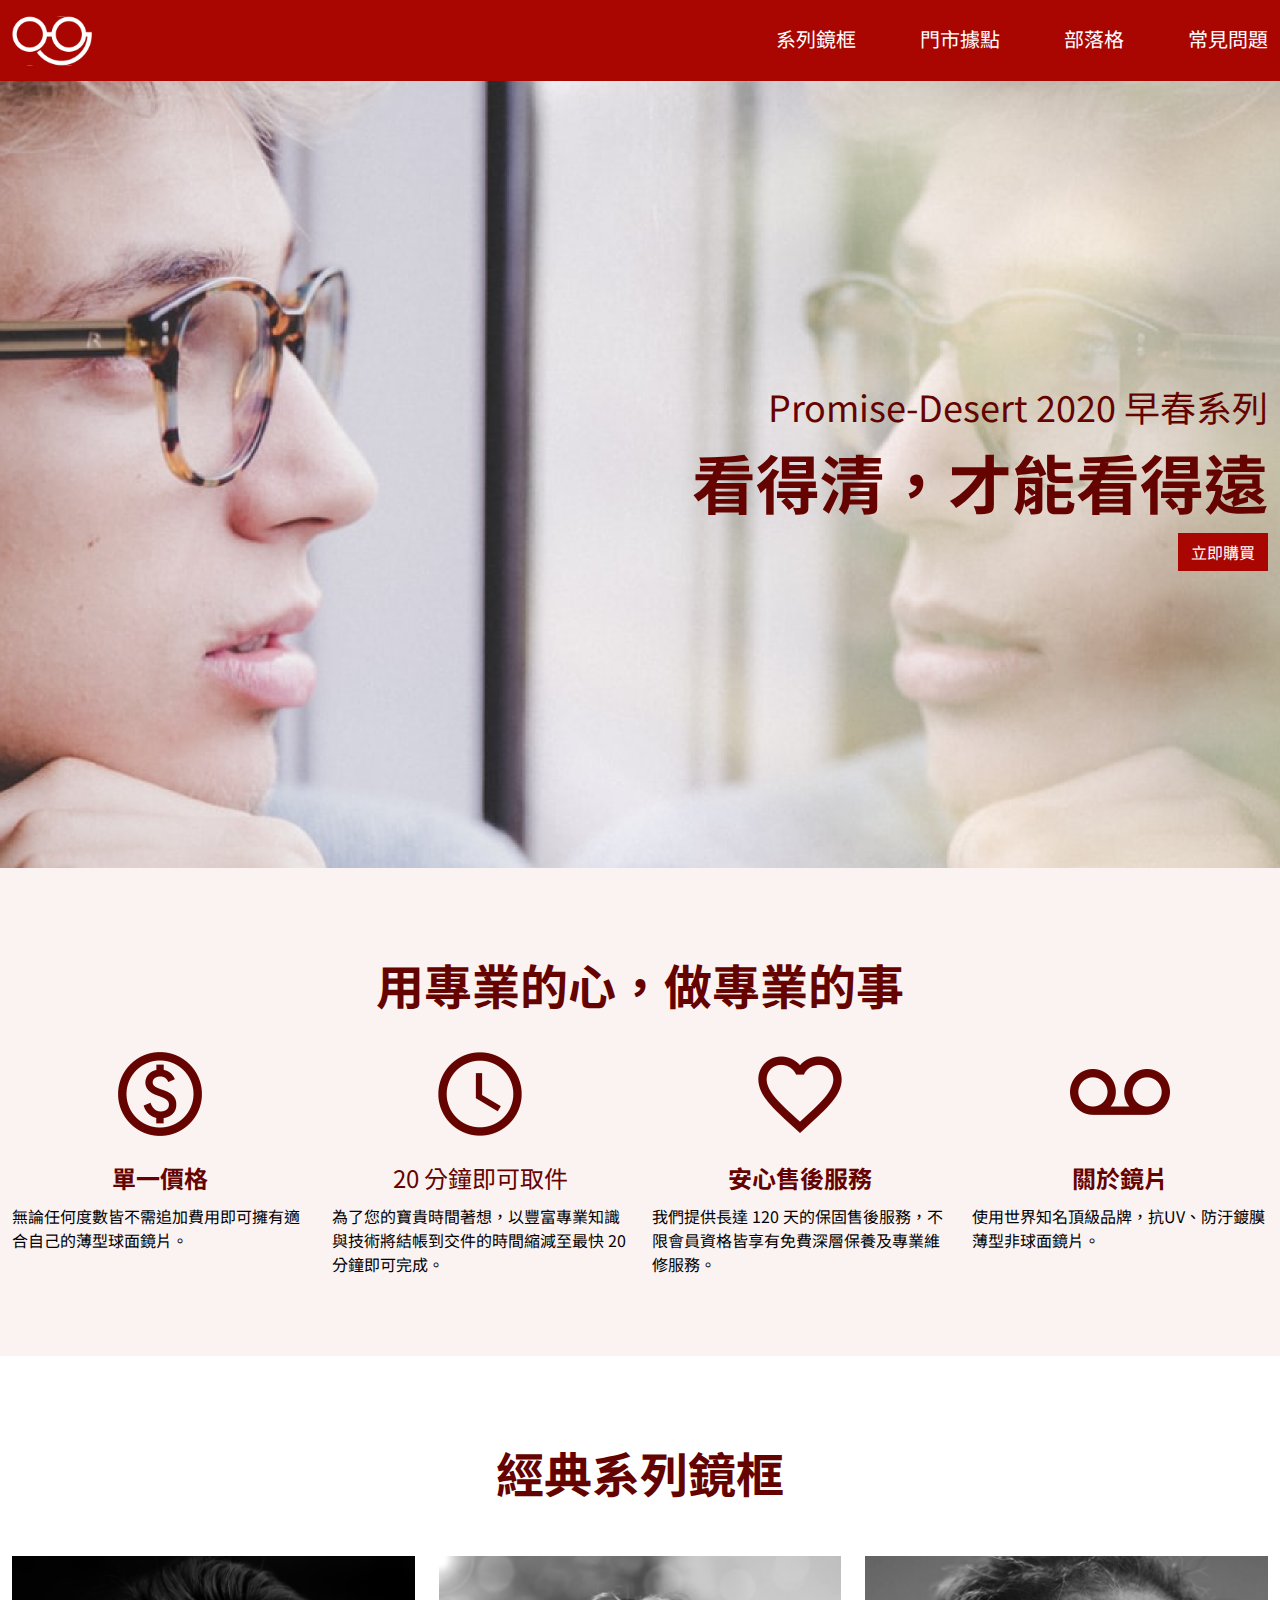
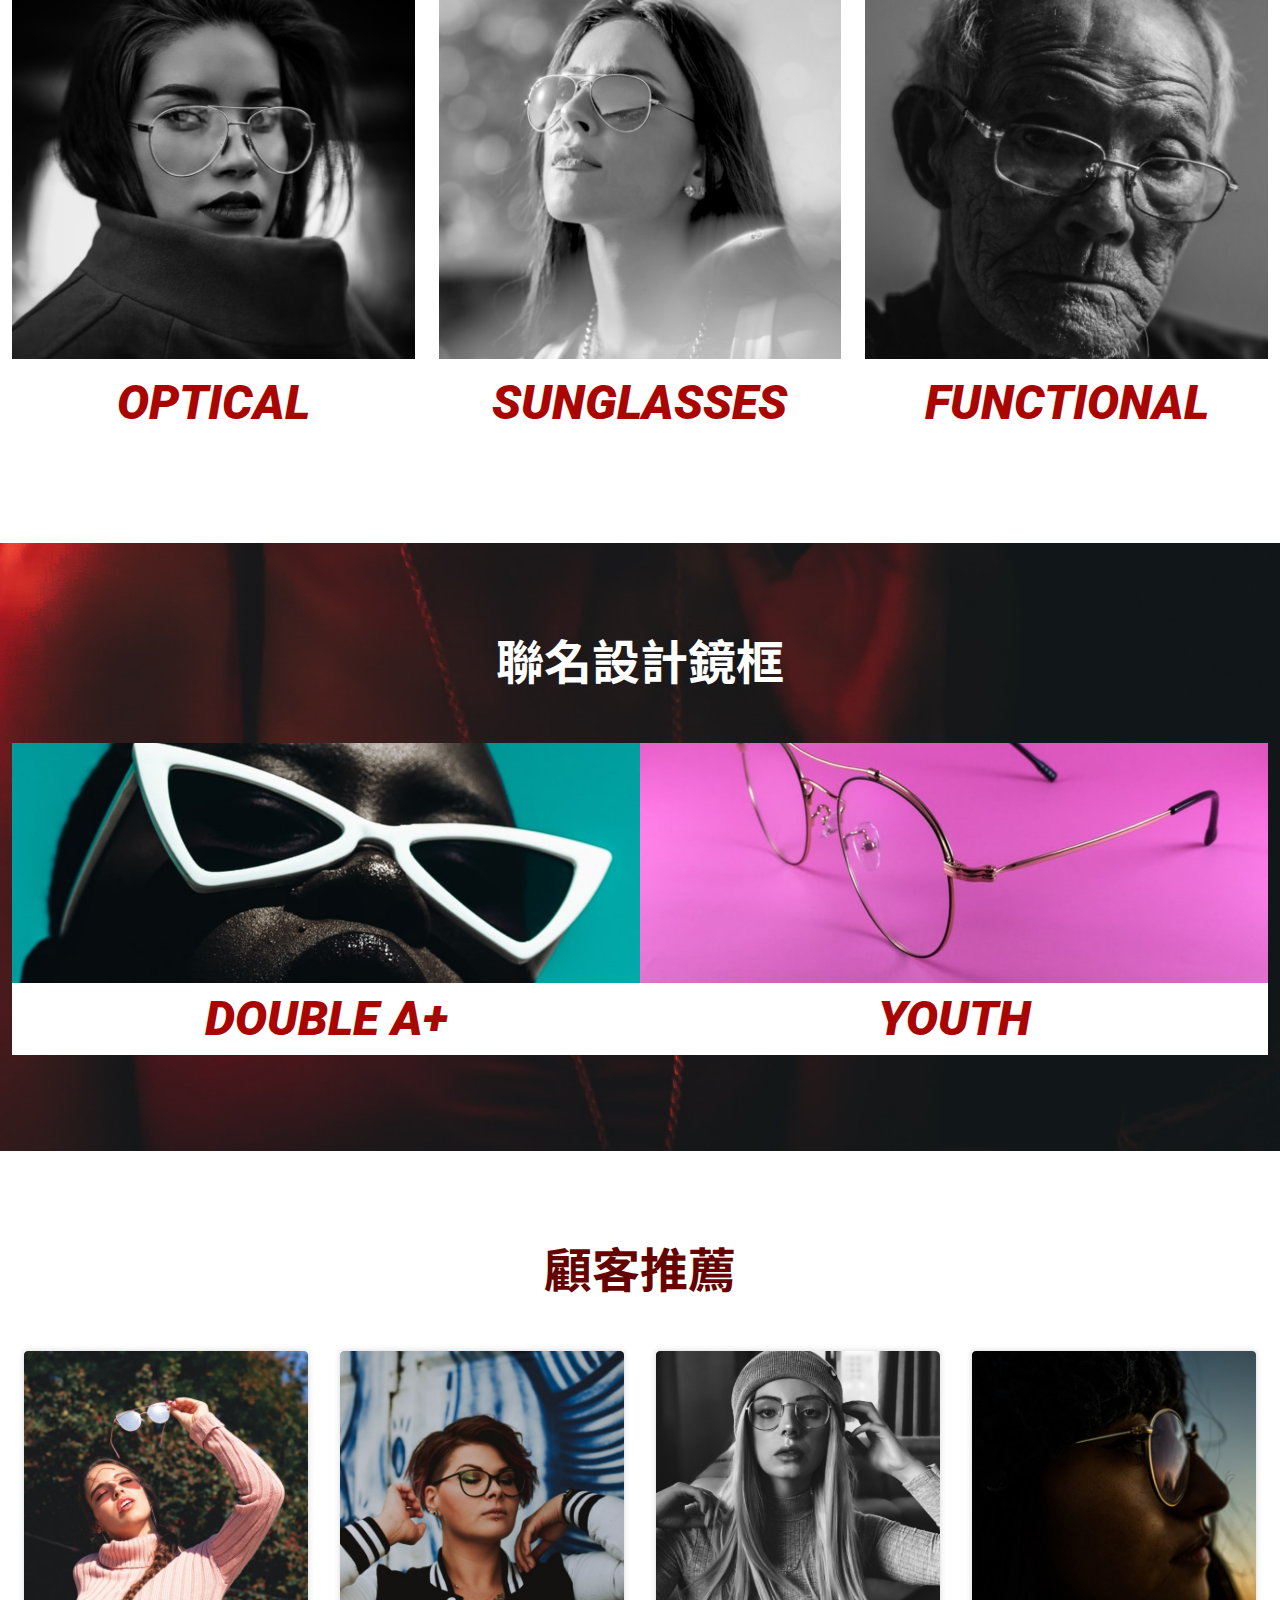
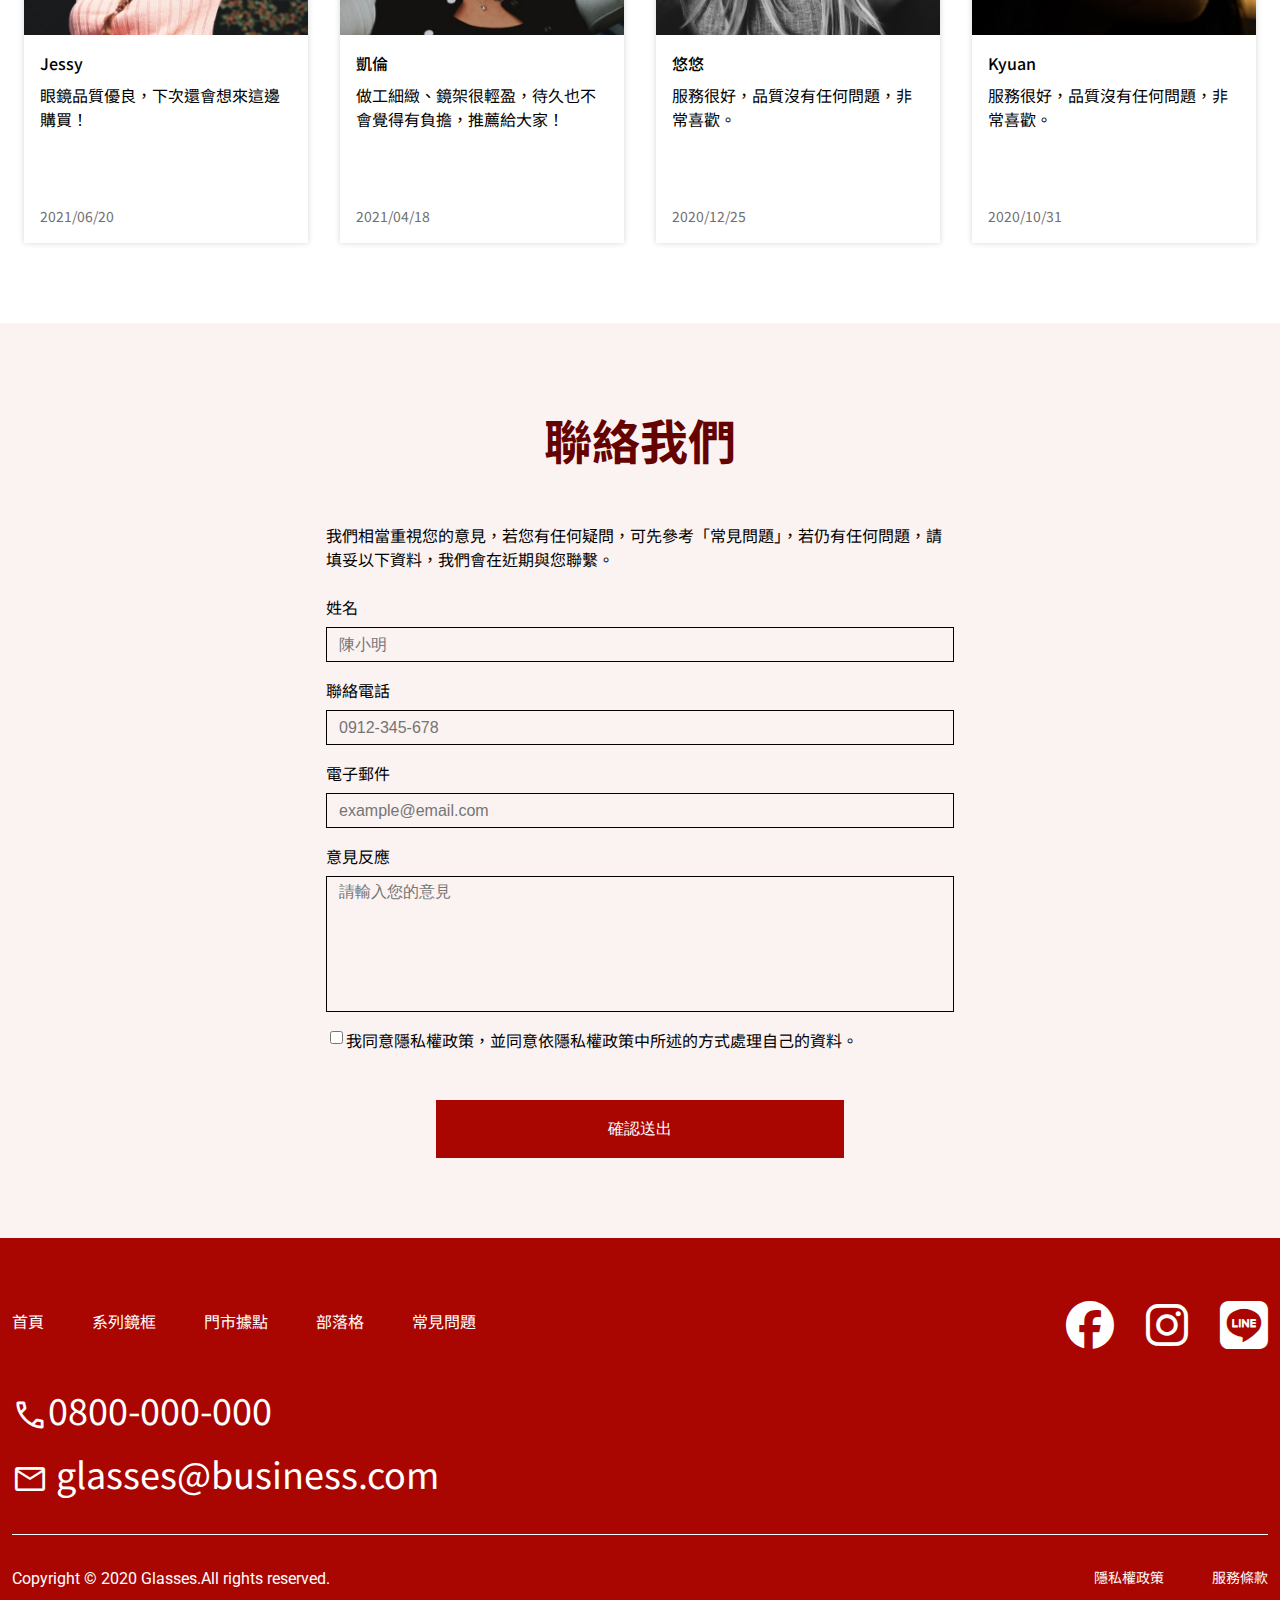
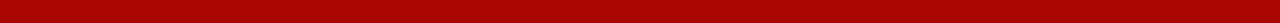
==== index.html @ 25066a56 "first" ====
<!DOCTYPE html>
<html lang="en">

<head>
    <meta charset="UTF-8">
    <meta http-equiv="X-UA-Compatible" content="IE=edge">
    <meta name="viewport" content="width=device-width, initial-scale=1.0">
    <link rel="preconnect" href="https://fonts.googleapis.com">
    <link rel="preconnect" href="https://fonts.gstatic.com" crossorigin>
    <link
        href="https://fonts.googleapis.com/css2?family=Noto+Sans+TC:wght@400;500;700&family=Roboto:ital,wght@0,400;0,500;0,700;1,900&display=swap"
        rel="stylesheet">
    <link rel="stylesheet"
        href="https://fonts.googleapis.com/css2?family=Material+Symbols+Outlined:opsz,wght,FILL,GRAD@48,400,0,0" />
    <link rel="stylesheet" href="https://cdnjs.cloudflare.com/ajax/libs/font-awesome/6.1.1/css/all.min.css">
    <link rel="stylesheet" href="scss/all.css">
    <title>六角眼鏡行</title>
</head>

<body>
    <header>
        <nav class="bg-secondary">
            <div class="container nav font-sans">
                <h1 class="nav-title"><a href="index.html" class="nav-logo">眼鏡官網</a></h1>
                <ul class="nav-list">
                    <li class="nav-item"><a href="optical.html" class="nav-link font-xl">系列鏡框</a></li>
                    <li class="nav-item"><a href="store.html" class="nav-link font-xl">門市據點</a></li>
                    <li class="nav-item"><a href="blog.html" class="nav-link font-xl">部落格</a></li>
                    <li class="nav-item"><a href="question.html" class="nav-link font-xl">常見問題</a></li>
                </ul>
                <a href="#" class="nav-menu"><i class="fa-solid fa-bars fa-2xl"></i></a>
            </div>
        </nav>
    </header>
    <main>
        <!-- banner -->
        <div class="banner d-flex flex-column justify-content-center font-sans">
            <div class="container text-primary w-100 text-end">
                <h1 class="h1 font-sm-m fw-3 mb-1"><span class="h4 fw-1 font-sm-s d-block">Promise-Desert 2020
                        早春系列</span>看得清，才能看得遠
                </h1>
                <a href="#" class="btn bg-secondary">立即購買</a>
            </div>
        </div>
        <!-- 專業的心 -->
        <section class="bg-success py-4 py-sm-1 font-sans">
            <div class="container">
                <h2 class="h2 font-sm-m text-primary text-center fw-3 mb-4">用專業的心，做專業的事</h2>
                <ul class="specialized d-flex flex-wrap">
                    <li class="specialized-item mb-md-4">
                        <img class="specialized-img mx-auto mb-3" src="img/home-section2-1.png" alt="單一價格">
                        <h3 class="font-xxl text-primary text-center mb-2 fw-3">單一價格</h3>
                        <p>無論任何度數皆不需追加費用即可擁有適合自己的薄型球面鏡片。</p>
                    </li>
                    <li class="specialized-item mb-md-4">
                        <img class="specialized-img mx-auto mb-3" src="img/home-section2-2.png" alt="20 分鐘即可取件">
                        <h3 class="font-xxl text-primary text-center mb-2">20 分鐘即可取件</h3>
                        <p>為了您的寶貴時間著想，以豐富專業知識與技術將結帳到交件的時間縮減至最快 20 分鐘即可完成。</p>
                    </li>
                    <li class="specialized-item mb-md-4">
                        <img class="specialized-img mx-auto mb-3" src="img/home-section2-3.png" alt="安心售後服務">
                        <h3 class="font-xxl text-primary text-center mb-2 fw-3">安心售後服務</h3>
                        <p>我們提供長達 120 天的保固售後服務，不限會員資格皆享有免費深層保養及專業維修服務。</p>
                    </li>
                    <li class="specialized-item">
                        <img class="specialized-img mx-auto mb-3" src="img/home-sectioin2-4.png" alt="關於鏡片">
                        <h3 class="font-xxl text-primary text-center mb-2 fw-3">關於鏡片</h3>
                        <p>使用世界知名頂級品牌，抗UV、防汙鍍膜薄型非球面鏡片。</p>
                    </li>
                </ul>
            </div>
        </section>
        <!-- 經典系列 -->
        <section class="container py-4 py-sm-1">
            <h2 class="h2 font-sm-m text-primary text-center fw-3 mb-7 mb-sm-4 font-sans">經典系列鏡框</h2>
            <ul class="classic font-Roboto fw-4 d-flex flex-wrap">
                <li class="classic-item mb-4">
                    <img class="mb-2" src="img/home-section3-1.png" alt="OPTICAL">
                    <h3 class="h2 text-secondary text-center font-italic fw-4">OPTICAL</h3>
                </li>
                <li class="classic-item mb-4">
                    <img class="mb-2" src="img/home-section3-2.png" alt="SUNGLASSES">
                    <h3 class="h2 text-secondary text-center font-italic fw-4">SUNGLASSES</h3>
                </li>
                <li class="classic-item">
                    <img class="mb-2" src="img/home-section3-3.png" alt="FUNCTIONAL">
                    <h3 class="h2 text-secondary text-center font-italic fw-4">FUNCTIONAL</h3>
                </li>
            </ul>
        </section>
        <!-- 聯名設計 -->
        <section class="design py-4 py-sm-1">
            <div class="container">
                <h2 class="h2 font-sm-m text-white text-center fw-3 mb-7 font-sans">聯名設計鏡框</h2>
                <ul class="d-flex flex-md-column font-Roboto fw-4">
                    <li class="w-100 mb-md-4">
                        <div class="design-banner"></div>
                        <h3 class="h2 bg-white text-secondary text-center font-italic fw-4">DOUBLE A+</h3>
                    </li>
                    <li class="w-100">
                        <div class="design-hero"></div>
                        <h3 class="h2 bg-white text-secondary text-center font-italic fw-4">YOUTH</h3>
                    </li>
                </ul>
            </div>
        </section>
        <!-- 顧客推薦 -->
        <section class="container py-4 py-sm-1 font-sans">
            <div class="container">
                <h2 class="h2 text-center text-primary mb-7 fw-3">顧客推薦</h2>
                <ul class="comment d-flex flex-wrap">
                    <li class="comment-item shadow mb-md-4 mb-sm-3">
                        <img src="img/home-section5-1.png" alt="Jessy">
                        <div class="p-1">
                            <div class="mb-9">
                                <p class="mb-2 fw-2">Jessy</p>
                                <p>眼鏡品質優良，下次還會想來這邊購買！</p>
                            </div>
                            <span class="font-s text-muted">2021/06/20</span>
                        </div>

                    </li>
                    <li class="comment-item shadow mb-md-4 mb-sm-3">
                        <img src="img/home-section5-2.png" alt="凱倫">
                        <div class="p-1">
                            <div class="mb-9">
                                <p class="mb-2 fw-2">凱倫</p>
                                <p>做工細緻、鏡架很輕盈，待久也不會覺得有負擔，推薦給大家！</p>
                            </div>

                            <span class="font-s text-muted">2021/04/18</span>
                        </div>

                    </li>
                    <li class="comment-item shadow mb-md-4 mb-sm-3">
                        <img src="img/home-section5-3.png" alt="悠悠">
                        <div class="p-1">
                            <div class="mb-9">
                                <p class="mb-2 fw-2">悠悠</p>
                                <p>服務很好，品質沒有任何問題，非常喜歡。</p>
                            </div>

                            <span class="font-s text-muted">2020/12/25</span>
                        </div>

                    </li>
                    <li class="comment-item shadow mb-md-4 mb-sm-3">
                        <img src="img/home-section5-4.png" alt="Kyuan">
                        <div class="p-1">
                            <div class="mb-9">
                                <p class="mb-2 fw-2">Kyuan</p>
                                <p>服務很好，品質沒有任何問題，非常喜歡。</p>
                            </div>

                            <span class="font-s text-muted">2020/10/31</span>
                        </div>

                    </li>
                </ul>
            </div>
        </section>
        <!-- 聯絡我們 -->
        <section class="bg-success py-4 py-sm-1 font-sans">
            <div class="container d-flex flex-column">
                <h2 class="h2 text-center text-primary mb-7 fw-3">聯絡我們</h2>
                <form class="form">
                    <p class="mb-4">我們相當重視您的意見，若您有任何疑問，可先參考「常見問題」，若仍有任何問題，請填妥以下資料，我們會在近期與您聯繫。</p>
                    <div class="mb-3">
                        <label for="name" class="mb-2">姓名</label>
                        <input type="text" id="name" placeholder="陳小明" class="form-control">
                    </div>
                    <div class="mb-3">
                        <label for="phone" class="mb-2">聯絡電話</label>
                        <input type="tel" id="phone" placeholder="0912-345-678" class="form-control">
                    </div>
                    <div class="mb-3">
                        <label for="email" class="mb-2">電子郵件</label>
                        <input type="email" id="email" placeholder="example@email.com" class="form-control">
                    </div>
                    <div class="mb-3">
                        <label for="text" class="mb-2">意見反應</label>
                        <textarea name="" id="text" cols="" rows="" class="form-control"
                            placeholder="請輸入您的意見"></textarea>
                    </div>
                    <div class="mb-7 d-flex align-items-start">
                        <input type="checkbox" name="" id="checkbox">
                        <label for="yes">我同意隱私權政策，並同意依隱私權政策中所述的方式處理自己的資料。</label>
                    </div>
                    <button type="button" class="btn bg-secondary w-65 py-2 mx-auto">確認送出</button>
                </form>




            </div>
        </section>
    </main>

    <footer class="bg-secondary pt-2 pb-1 pb-md-2 font-sans">
        <div class="container">
            <div class="d-flex d-flex flex-column flex-sm-row-reverse justify-content-sm-between align-items-sm-start">
                <div class="d-flex justify-content-between align-items-cneter mb-4">
                    <ul class="d-flex d-sm-none">
                        <li>
                            <a href="index.html" class="py-1 link-border">首頁</a>
                        </li>
                        <li class="ms-5">
                            <a href="optical.html" class="py-1 link-border">系列鏡框</a>
                        </li>
                        <li class="ms-5">
                            <a href="store.html" class="py-1 link-border">門市據點</a>
                        </li>
                        <li class="ms-5">
                            <a href="blog.html" class="py-1 link-border">部落格</a>
                        </li>
                        <li class="ms-5">
                            <a href="question.html" class="py-1 link-border">常見問題</a>
                        </li>
                    </ul>
                    <ul class="d-flex">
                        <li>
                            <a href="#" class="h2 font-md-l font-sm-m link-color">
                                <i class="fa-brands fa-facebook"></i>
                            </a>
                        </li>
                        <li class="ms-4 ms-4 ms-md-1 ms-sm-1 ">
                            <a href="#" class="h2 font-md-l font-sm-m link-color">
                                <i class="fa-brands fa-instagram"></i>
                            </a>
                        </li>
                        <li class="ms-4 ms-4 ms-md-1 ms-sm-1">
                            <a href="#" class="h2 font-md-l font-sm-m link-color">
                                <i class="fa-brands fa-line"></i>
                            </a>
                        </li>
                    </ul>
                </div>
                <ul>
                    <li class="mb-2">
                        <a class="h4 font-sm-s link-border" href="tel:0800-000-000">
                            <span class="material-symbols-outlined h4 font-sm-s align-middle">
                                call
                            </span>0800-000-000
                        </a>
                    </li>
                    <li>
                        <a class="h4 font-sm-s link-border" href="mailto:glasses@business.com">
                            <span class="material-symbols-outlined h4 font-sm-s align-middle">
                                mail
                            </span>
                            glasses@business.com
                        </a>
                    </li>
                </ul>
            </div>
            <div class="footer-border"></div>
            <div class="d-flex justify-content-between flex-sm-column">
                <p class="text-white mb-sm-2 font-Roboto">Copyright © 2020 Glasses.All rights reserved.</p>
                <ul class="d-flex flex-sm-column">
                    <li><a class="font-s font-sm-s mb-sm-2 link-border" href="#">隱私權政策</a></li>
                    <li><a class="font-s font-sm-s ms-5 m-sm-0 link-border" href="#">服務條款</a></li>
                </ul>
            </div>
        </div>
    </footer>
</body>

</html>
---- scss/all.css ----
html,
body,
div,
span,
applet,
object,
iframe,
h1,
h2,
h3,
h4,
h5,
h6,
p,
blockquote,
pre,
a,
abbr,
acronym,
address,
big,
cite,
code,
del,
dfn,
em,
img,
ins,
kbd,
q,
s,
samp,
small,
strike,
strong,
sub,
sup,
tt,
var,
b,
u,
i,
center,
dl,
dt,
dd,
ol,
ul,
li,
fieldset,
form,
label,
legend,
table,
caption,
tbody,
tfoot,
thead,
tr,
th,
td,
article,
aside,
canvas,
details,
embed,
figure,
figcaption,
footer,
header,
hgroup,
menu,
nav,
output,
ruby,
section,
summary,
time,
mark,
audio,
video {
  margin: 0;
  padding: 0;
  border: 0;
  font-size: 100%;
  font: inherit;
  vertical-align: baseline;
}

/* HTML5 display-role reset for older browsers */
article,
aside,
details,
figcaption,
figure,
footer,
header,
hgroup,
menu,
nav,
section {
  display: block;
}

body {
  line-height: 1;
}

ol,
ul {
  list-style: none;
}

blockquote,
q {
  quotes: none;
}

blockquote:before,
blockquote:after,
q:before,
q:after {
  content: '';
  content: none;
}

table {
  border-collapse: collapse;
  border-spacing: 0;
}

label {
  display: inline-block;
  vertical-align: middle;
}

input,
textarea {
  background: #FBF2F2;
  vertical-align: middle;
}

textarea {
  resize: none;
}

textarea.form-control {
  min-height: 136px;
}

.form {
  display: -webkit-box;
  display: -ms-flexbox;
  display: flex;
  -webkit-box-orient: vertical;
  -webkit-box-direction: normal;
      -ms-flex-direction: column;
          flex-direction: column;
  max-width: 50%;
  margin: 0 auto;
}

.form-control {
  display: block;
  width: 100%;
  font-size: 16px;
  line-height: 21px;
  padding: 6px 12px;
  border: 1px solid #000;
}

.form-select {
  display: block;
  width: 304px;
  padding: 6px 12px;
  border: 1px solid #CED4DA;
}

@media (max-width: 992px) {
  .form {
    max-width: 85%;
  }
}

@media (max-width: 768px) {
  .form {
    max-width: 100%;
  }
  .form-select {
    width: 100%;
  }
}

.btn {
  display: inline-block;
  font-size: 16px;
  line-height: 1.5;
  text-align: center;
  vertical-align: middle;
  border: 1px solid transparent;
  color: #fff;
  cursor: pointer;
  padding: 6px 12px;
  -webkit-transition: 0.5s;
  transition: 0.5s;
}

.btn:hover {
  background: #650300;
}

.page {
  display: -webkit-box;
  display: -ms-flexbox;
  display: flex;
  -webkit-box-pack: center;
      -ms-flex-pack: center;
          justify-content: center;
}

.page-item {
  border-top: 1px solid #555555;
  border-bottom: 1px solid #555555;
}

.page-item:nth-child(even) {
  border-right: 1px solid #555555;
  border-left: 1px solid #555555;
}

.page-item:first-child {
  border-left: 1px solid #555555;
}

.page-item:last-child {
  border-right: 1px solid #555555;
}

.page-link {
  padding: 12px 16px;
  display: block;
  color: #555555;
}

.page-link:hover {
  background: #000;
  color: #fff;
}

.page-first, .page-last {
  padding-right: 12px;
  padding-left: 12px;
}

.page-last {
  background-color: #F2F2F2;
}

.bg-primary {
  background: #650300;
}

.bg-secondary {
  background: #AA0601;
}

.bg-success {
  background: #FBF2F2;
}

.bg-white {
  background: #fff;
}

.bg-block {
  background: #000;
}

.bg-muted {
  background: #707070;
}

.bg-lightmuted {
  background: #212529;
}

.bg-gray {
  background: #555555;
}

.text-primary {
  color: #650300;
}

.text-secondary {
  color: #AA0601;
}

.text-success {
  color: #FBF2F2;
}

.text-white {
  color: #fff;
}

.text-block {
  color: #000;
}

.text-muted {
  color: #707070;
}

.text-lightmuted {
  color: #212529;
}

.text-gray {
  color: #555555;
}

.h1 {
  font-size: 64px;
}

.h2 {
  font-size: 48px;
}

.h3 {
  font-size: 42px;
}

.h4 {
  font-size: 36px;
}

.h5 {
  font-size: 32px;
}

.font-s {
  font-size: 14px;
}

.font-m {
  font-size: 16px;
}

.font-l {
  font-size: 18px;
}

.font-xl {
  font-size: 20px;
}

.font-xxl {
  font-size: 24px;
}

@media (max-width: 992px) {
  .font-md-s {
    font-size: 16px;
  }
  .font-md-m {
    font-size: 24px;
  }
  .font-md-l {
    font-size: 40px;
  }
}

@media (max-width: 768px) {
  .font-sm-s {
    font-size: 16px;
  }
  .font-sm-m {
    font-size: 24px;
  }
}

.fw-1 {
  font-weight: 400;
}

.fw-2 {
  font-weight: 500;
}

.fw-3 {
  font-weight: 700;
}

.fw-4 {
  font-weight: 900;
}

.font-italic {
  font-style: italic;
}

.font-sans {
  font-family: "Noto Sans TC";
}

.font-Roboto {
  font-family: 'Roboto';
}

.align-middle {
  vertical-align: middle;
}

.text-end {
  text-align: right;
}

.text-center {
  text-align: center;
}

.text-start {
  text-align-last: left;
}

.mb-1 {
  margin-bottom: 4px;
}

.mb-2 {
  margin-bottom: 8px;
}

.mb-3 {
  margin-bottom: 16px;
}

.mb-4 {
  margin-bottom: 24px;
}

.mb-5 {
  margin-bottom: 32px;
}

.mb-6 {
  margin-bottom: 40px;
}

.mb-7 {
  margin-bottom: 48px;
}

.mb-8 {
  margin-bottom: 60px;
}

.mb-9 {
  margin-bottom: 72px;
}

.mb-10 {
  margin-bottom: 80px;
}

.mb-11 {
  margin-bottom: 124px;
}

.ms-1 {
  margin-left: 8px;
}

.ms-2 {
  margin-left: 16px;
}

.ms-3 {
  margin-left: 24px;
}

.ms-4 {
  margin-left: 32px;
}

.ms-5 {
  margin-left: 48px;
}

.ms-6 {
  margin-left: 64px;
}

.p-1 {
  padding: 16px;
}

.py-1 {
  padding-top: 8px;
  padding-bottom: 8px;
}

.py-2 {
  padding-top: 16px;
  padding-bottom: 16px;
}

.py-3 {
  padding-top: 24px;
  padding-bottom: 24px;
}

.py-4 {
  padding-top: 80px;
  padding-bottom: 80px;
}

.px-1 {
  padding-right: 24px;
  padding-left: 24px;
}

.pt-1 {
  padding-top: 24px;
}

.pt-2 {
  padding-top: 48px;
}

.pt-3 {
  padding-top: 96px;
}

.pb-1 {
  padding-bottom: 32px;
}

.pb-2 {
  padding-bottom: 80px;
}

.ps-1 {
  padding-left: 12px;
}

@media (max-width: 992px) {
  .mb-md-1 {
    margin-bottom: 4px;
  }
  .mb-md-2 {
    margin-bottom: 8px;
  }
  .mb-md-3 {
    margin-bottom: 16px;
  }
  .mb-md-4 {
    margin-bottom: 24px;
  }
  .mb-md-5 {
    margin-bottom: 40px;
  }
  .mb-md-6 {
    margin-bottom: 80px;
  }
  .ms-md-1 {
    margin-left: 16px;
  }
  .m-md-0 {
    margin: 0;
  }
  .py-md-1 {
    padding-top: 16px;
    padding-bottom: 16px;
  }
  .py-md-2 {
    padding-top: 80px;
    padding-bottom: 80px;
  }
  .pt-md-1 {
    padding-top: 8px;
  }
  .pb-md-2 {
    padding-bottom: 40px;
  }
  .pb-md-1 {
    padding-bottom: 80px;
  }
}

@media (max-width: 768px) {
  .mb-sm-1 {
    margin-bottom: 4px;
  }
  .mb-sm-2 {
    margin-bottom: 8px;
  }
  .mb-sm-3 {
    margin-bottom: 16px;
  }
  .mb-sm-4 {
    margin-bottom: 24px;
  }
  .mb-sm-5 {
    margin-bottom: 64px;
  }
  .ms-sm-1 {
    margin-left: 8px;
  }
  .m-sm-0 {
    margin: 0;
  }
  .py-sm-1 {
    padding-top: 24px;
    padding-bottom: 24px;
  }
  .py-sm-2 {
    padding-top: 40px;
    padding-bottom: 40px;
  }
  .pt-sm-1 {
    padding-top: 16px;
  }
  .pt-sm-2 {
    padding-top: 40px;
  }
  .pb-sm-1 {
    padding-bottom: 64px;
  }
}

.mx-auto {
  margin-right: auto;
  margin-left: auto;
}

.link-color:hover {
  color: #650300;
}

.link-border {
  border-bottom: 2px solid transparent;
}

.link-border:hover {
  border-color: #fff;
}

.shadow {
  -webkit-box-shadow: 0px 0px 6px #00000029;
          box-shadow: 0px 0px 6px #00000029;
}

.w-50 {
  width: 50%;
}

.w-65 {
  width: 65%;
}

.w-100 {
  width: 100%;
}

@media (max-width: 992px) {
  .w-md-100 {
    width: 100%;
  }
}

.border {
  border: 1px solid transparent;
}

.border-start {
  border-left: 1px solid transparent;
}

.border-bottom {
  border-bottom: 1px solid #000;
}

.border-1 {
  border-width: 1px;
}

.border-2 {
  border-width: 8px;
}

.border-primary {
  border-color: #650300;
}

.border-gray {
  border-color: #00000020;
}

.border-light {
  border-color: #707070;
}

.white-space {
  white-space: nowrap;
}

.d-flex {
  display: -webkit-box;
  display: -ms-flexbox;
  display: flex;
}

.d-block {
  display: block;
}

.d-none {
  display: none;
}

.flex-row {
  -webkit-box-orient: horizontal;
  -webkit-box-direction: normal;
      -ms-flex-direction: row;
          flex-direction: row;
}

.flex-wrap {
  -ms-flex-wrap: wrap;
      flex-wrap: wrap;
}

.flex-column {
  -webkit-box-orient: vertical;
  -webkit-box-direction: normal;
      -ms-flex-direction: column;
          flex-direction: column;
}

.justify-content-between {
  -webkit-box-pack: justify;
      -ms-flex-pack: justify;
          justify-content: space-between;
}

.justify-content-around {
  -ms-flex-pack: distribute;
      justify-content: space-around;
}

.justify-content-center {
  -webkit-box-pack: center;
      -ms-flex-pack: center;
          justify-content: center;
}

.justify-content-start {
  -webkit-box-pack: start;
      -ms-flex-pack: start;
          justify-content: flex-start;
}

.justify-content-end {
  -webkit-box-pack: end;
      -ms-flex-pack: end;
          justify-content: flex-end;
}

.align-items-cneter {
  -webkit-box-align: center;
      -ms-flex-align: center;
          align-items: center;
}

.align-items-start {
  -webkit-box-align: start;
      -ms-flex-align: start;
          align-items: flex-start;
}

.align-items-end {
  -webkit-box-align: end;
      -ms-flex-align: end;
          align-items: flex-end;
}

.align-items-stretch {
  -webkit-box-align: stretch;
      -ms-flex-align: stretch;
          align-items: stretch;
}

@media (max-width: 992px) {
  .flex-md-column {
    -webkit-box-orient: vertical;
    -webkit-box-direction: normal;
        -ms-flex-direction: column;
            flex-direction: column;
  }
  .d-md-none {
    display: none;
  }
  .d-md-block {
    display: block;
  }
  .d-md-inline-block {
    display: inline-block;
  }
}

@media (max-width: 768px) {
  .d-sm-block {
    display: block;
  }
  .d-sm-none {
    display: none;
  }
  .flex-sm-row {
    -webkit-box-orient: horizontal;
    -webkit-box-direction: normal;
        -ms-flex-direction: row;
            flex-direction: row;
  }
  .flex-sm-column {
    -webkit-box-orient: vertical;
    -webkit-box-direction: normal;
        -ms-flex-direction: column;
            flex-direction: column;
  }
  .flex-sm-row-reverse {
    -webkit-box-orient: horizontal;
    -webkit-box-direction: reverse;
        -ms-flex-direction: row-reverse;
            flex-direction: row-reverse;
  }
  .justify-content-sm-between {
    -webkit-box-pack: justify;
        -ms-flex-pack: justify;
            justify-content: space-between;
  }
  .align-items-sm-start {
    -webkit-box-align: start;
        -ms-flex-align: start;
            align-items: flex-start;
  }
}

.list {
  margin-right: -12px;
  margin-left: -12px;
}

.list-itemEven {
  padding-right: 12px;
  padding-left: 12px;
}

*,
*:before,
*:after {
  -webkit-box-sizing: border-box;
          box-sizing: border-box;
}

a {
  text-decoration: none;
  color: #fff;
  display: block;
  -webkit-transition: 0.5s;
  transition: 0.5s;
}

img {
  max-width: 100%;
  height: auto;
  display: block;
}

body {
  font-size: 16px;
  line-height: 1.5;
  font-weight: 400;
  font-family: -apple-system, BlinkMacSystemFont, "Segoe UI", "Microsoft JhengHei", Roboto, "Helvetica Neue", Arial, sans-serif;
}

.container {
  max-width: 1320px;
  margin: 0 auto;
  padding-left: 12px;
  padding-right: 12px;
}

@media (max-width: 992px) {
  .container {
    max-width: 696px;
  }
}

@media (max-width: 768px) {
  .container {
    max-width: 373px;
  }
}

@media (max-width: 992px) {
  .container-md-full {
    max-width: 100%;
    margin: 0;
    padding: 0;
  }
}

.nav {
  display: -webkit-box;
  display: -ms-flexbox;
  display: flex;
  -webkit-box-pack: justify;
      -ms-flex-pack: justify;
          justify-content: space-between;
  -webkit-box-align: center;
      -ms-flex-align: center;
          align-items: center;
  padding-top: 12px;
  padding-bottom: 12px;
}

.nav-logo {
  display: block;
  background: url(../img/logo-white.png);
  background-size: contain;
  background-position: center;
  width: 80px;
  height: 50px;
  text-indent: 101%;
  overflow: hidden;
  white-space: nowrap;
}

.nav-list {
  display: -webkit-box;
  display: -ms-flexbox;
  display: flex;
}

.nav-item {
  margin-left: 64px;
}

.nav-link {
  padding-top: 12px;
  padding-bottom: 12px;
  text-align: center;
  border-bottom: 3px solid transparent;
}

.nav-link:hover {
  border-bottom: 3px solid #fff;
}

.nav-menu {
  display: none;
  padding: 6px;
  border: 2px solid transparent;
  -webkit-transition: 0.5s ease-in-out;
  transition: 0.5s ease-in-out;
}

.nav-menu:hover {
  border-color: #fff;
  border-radius: 4px;
  -webkit-transform: rotate(360deg);
          transform: rotate(360deg);
}

@media (max-width: 768px) {
  .nav-list {
    display: none;
  }
  .nav-menu {
    display: block;
  }
}

.footer-border {
  border-bottom: 1px solid #fff;
  margin-top: 32px;
  margin-bottom: 32px;
}

@media (max-width: 768px) {
  .footer-border {
    margin-top: 24px;
    margin-bottom: 16px;
  }
}

.banner {
  background: url(../../img/home-header.png) no-repeat;
  height: 787px;
  background-size: cover;
  background-position: center;
}

@media (max-width: 768px) {
  .banner {
    background: url(../../img/home-header-sm.png) no-repeat;
    background-size: cover;
    background-position: center;
    height: 369px;
  }
}

.specialized {
  margin-right: -12px;
  margin-left: -12px;
}

.specialized-item {
  max-width: 25%;
  padding-right: 12px;
  padding-left: 12px;
}

.specialized-img {
  max-width: 100px;
}

@media (max-width: 992px) {
  .specialized-item {
    max-width: 50%;
  }
}

@media (max-width: 768px) {
  .specialized-item {
    max-width: 100%;
  }
}

.classic {
  margin-right: -12px;
  margin-left: -12px;
}

.classic-item {
  max-width: 33.333333%;
  padding-right: 12px;
  padding-left: 12px;
}

@media (max-width: 992px) {
  .classic {
    -webkit-box-orient: vertical;
    -webkit-box-direction: normal;
        -ms-flex-direction: column;
            flex-direction: column;
    -webkit-box-align: center;
        -ms-flex-align: center;
            align-items: center;
  }
  .classic-item {
    max-width: 50%;
  }
}

@media (max-width: 768px) {
  .classic-item {
    max-width: 100%;
  }
}

.design {
  background: url(../../img/index-bg.png) no-repeat;
  background-size: cover;
  background-position: center;
  height: 608px;
}

.design-banner {
  background: url(../../img/home-section4-1.png) no-repeat;
  background-size: cover;
  background-position: center;
  height: 240px;
}

.design-hero {
  background: url(../../img/home-section4-2.png);
  background-size: cover;
  background-position: center;
  height: 240px;
}

@media (max-width: 992px) {
  .design {
    background: url(../../img/index-bg-md.png) no-repeat;
    background-size: cover;
    background-position: center;
    height: 960px;
  }
}

@media (max-width: 768px) {
  .design {
    background: url(../../img/index-bg-sm.png) no-repeat;
    background-size: cover;
    background-position: center;
    height: 820px;
  }
  .design-banner {
    background: url(../../img/home-section4-1-sm.png) no-repeat;
    background-size: cover;
    background-position: center;
  }
  .design-hero {
    background: url(../../img/home-section4-2-sm.png) no-repeat;
    background-size: cover;
    background-position: center;
  }
}

.comment {
  -webkit-box-pack: justify;
      -ms-flex-pack: justify;
          justify-content: space-between;
}

.comment-item {
  max-width: calc(25% - 24px);
}

@media (max-width: 992px) {
  .comment-item {
    max-width: calc(50% - 12px);
  }
}

@media (max-width: 768px) {
  .comment-item {
    max-width: 100%;
  }
}

.optical-banner {
  background: url(../../img/product-header-1.png) no-repeat, url(../../img/product-header-2.png) no-repeat;
  height: 296px;
  background-size: 50% 100%, 50% 100%;
  background-position: left top, right top;
}

.optical-hero {
  background: url(../../img/product-header-3.png) no-repeat, url(../../img/product-header-4.png) no-repeat;
  height: 296px;
  background-size: 50% 100%, 50% 100%;
  background-position: left top, right top;
}

@media (max-width: 768px) {
  .optical-banner, .optical-hero {
    height: 136px;
  }
}

.product {
  display: -webkit-box;
  display: -ms-flexbox;
  display: flex;
  -ms-flex-wrap: wrap;
      flex-wrap: wrap;
  margin-right: -12px;
  margin-left: -12px;
}

.product-border {
  border: 1px solid #DCDCDC;
}

.product-link {
  border-bottom: 8px solid transparent;
}

.product-link:focus {
  border-color: #650300;
}

.product-itemEven {
  max-width: 25%;
  padding-right: 12px;
  padding-left: 12px;
}

.product-itemOdd {
  max-width: 33.33333%;
  padding-right: 12px;
  padding-left: 12px;
}

.product-brown {
  display: inline-block;
  background: #5F3E2D;
  padding: 12px;
  border-radius: 4px;
}

.product-buff {
  display: inline-block;
  background: #B75929;
  padding: 12px;
  border-radius: 4px;
}

@media (max-width: 992px) {
  .product-itemEven {
    max-width: 50%;
  }
}

@media (max-width: 768px) {
  .product-itemEven {
    max-width: 100%;
  }
}

.store {
  display: -webkit-box;
  display: -ms-flexbox;
  display: flex;
  -ms-flex-wrap: wrap;
      flex-wrap: wrap;
  margin-right: -12px;
  margin-left: -12px;
}

.store-itemOdd {
  max-width: 33.3333333%;
  padding-right: 12px;
  padding-left: 12px;
}

.store-branch {
  display: -webkit-box;
  display: -ms-flexbox;
  display: flex;
  -ms-flex-wrap: wrap;
      flex-wrap: wrap;
  margin-right: -12px;
  margin-left: -12px;
}

.store-item {
  max-width: 40%;
  padding-right: 12px;
  padding-left: 12px;
}

.store-map {
  max-width: 60%;
  height: auto;
  padding-right: 12px;
  padding-left: 12px;
}

@media (max-width: 992px) {
  .store-itemOdd {
    max-width: 50%;
  }
  .store-item {
    max-width: 100%;
    margin-right: -12px;
    margin-left: -12px;
    display: -webkit-box;
    display: -ms-flexbox;
    display: flex;
    -ms-flex-wrap: wrap;
        flex-wrap: wrap;
  }
  .store-img, .store-text {
    max-width: 50%;
    padding-right: 12px;
    padding-left: 12px;
  }
  .store-map {
    max-width: 100%;
    height: 414px;
  }
}

@media (max-width: 768px) {
  .store-itemOdd {
    max-width: 100%;
  }
  .store-item {
    margin-right: 0px;
    margin-left: 0px;
  }
  .store-img, .store-text {
    max-width: 100%;
    padding-right: 0px;
    padding-left: 0px;
  }
  .store-map {
    height: 208px;
  }
}

.blogNav-link {
  padding-top: 12px;
  padding-bottom: 12px;
}

.blog {
  margin-right: -12xp;
  margin-left: -12xp;
}

.blog-itemEven {
  max-width: 50%;
  padding-right: 12px;
  padding-left: 12px;
}

@media (max-width: 768px) {
  .blog {
    margin-right: 0px;
    margin-left: 0px;
  }
  .blog-itemEven {
    max-width: 100%;
    padding-right: 0px;
    padding-left: 0px;
  }
}

.project {
  margin-right: -12px;
  margin-left: -12px;
}

.project-main {
  max-width: 65%;
  padding-right: 12px;
  padding-left: 12px;
}

.project-tag {
  max-width: 35%;
  padding-right: 12px;
  padding-left: 12px;
}

@media (max-width: 992px) {
  .project-main {
    max-width: 75%;
  }
  .project-tag {
    max-width: 25%;
  }
}

@media (max-width: 768px) {
  .project {
    margin-right: 0px;
    margin-left: 0px;
  }
  .project-main {
    max-width: 100%;
    padding-right: 0px;
    padding-left: 0px;
  }
}
/*# sourceMappingURL=all.css.map */
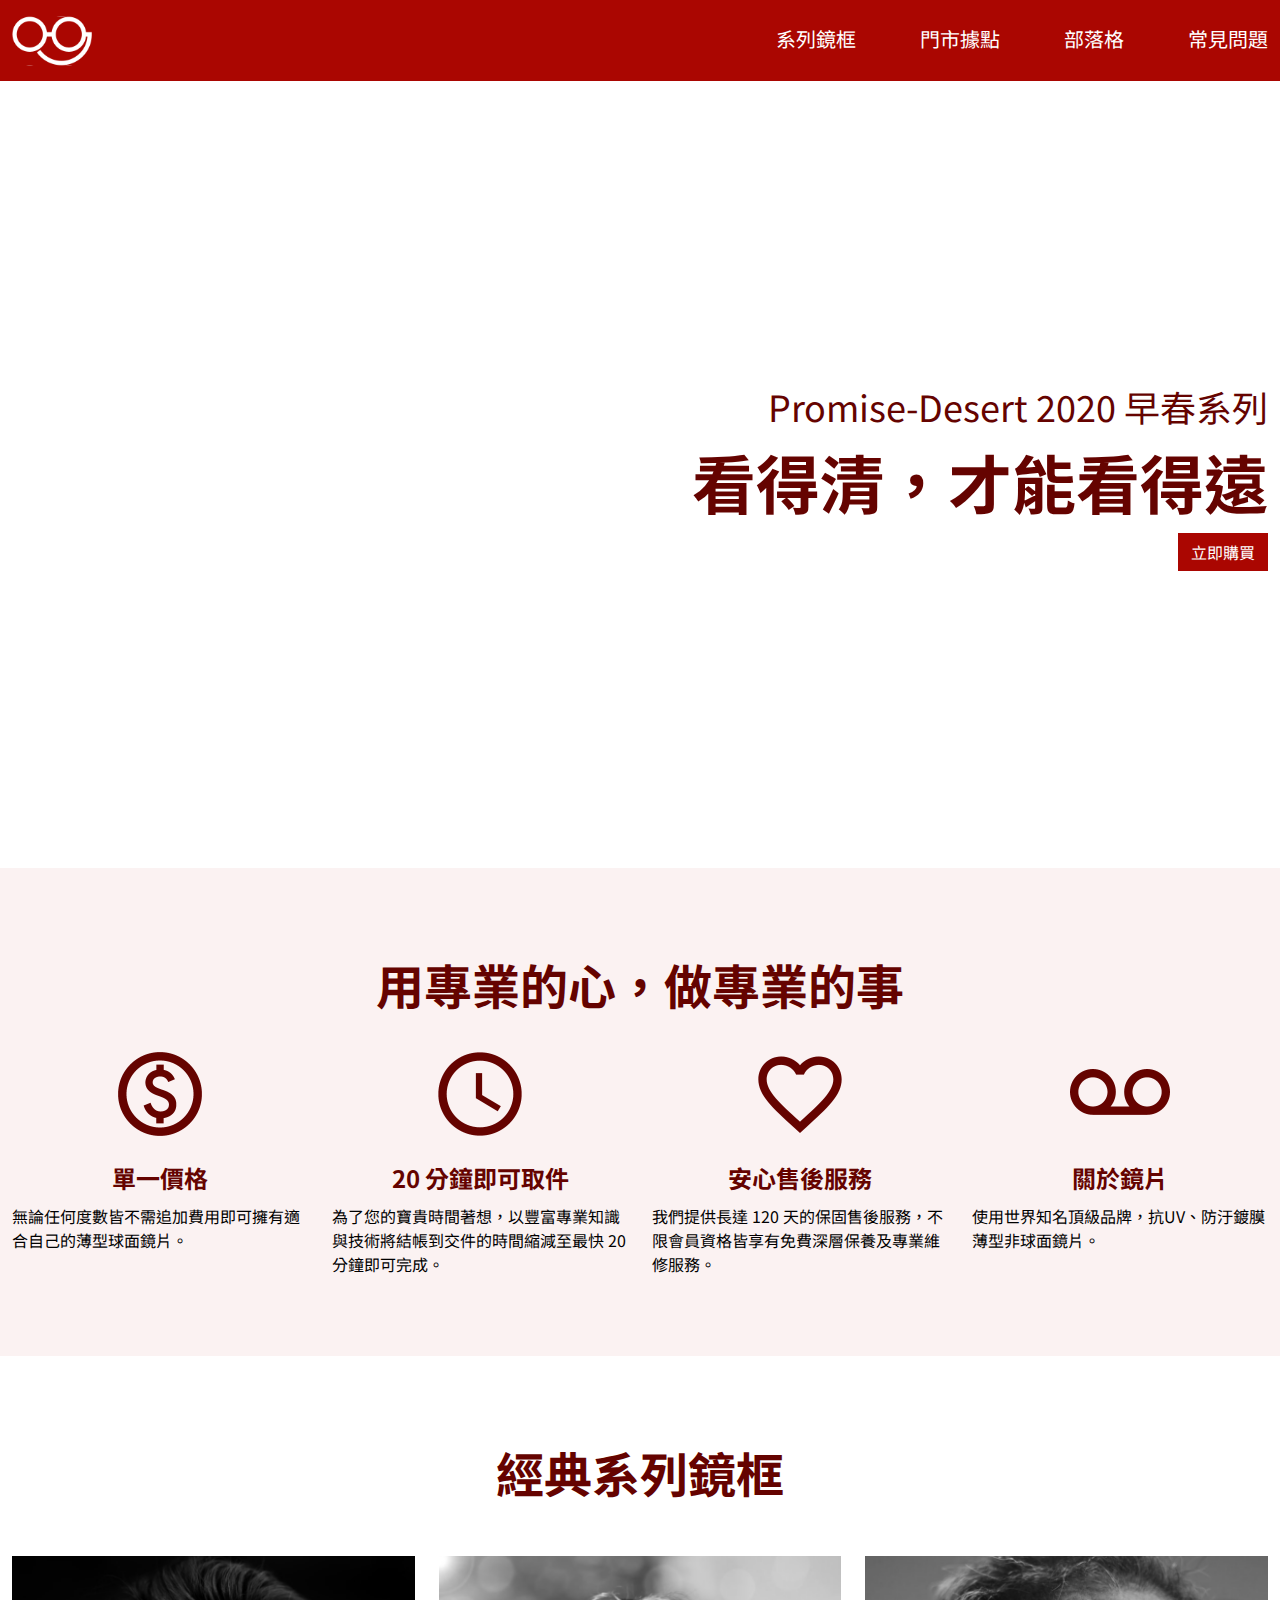
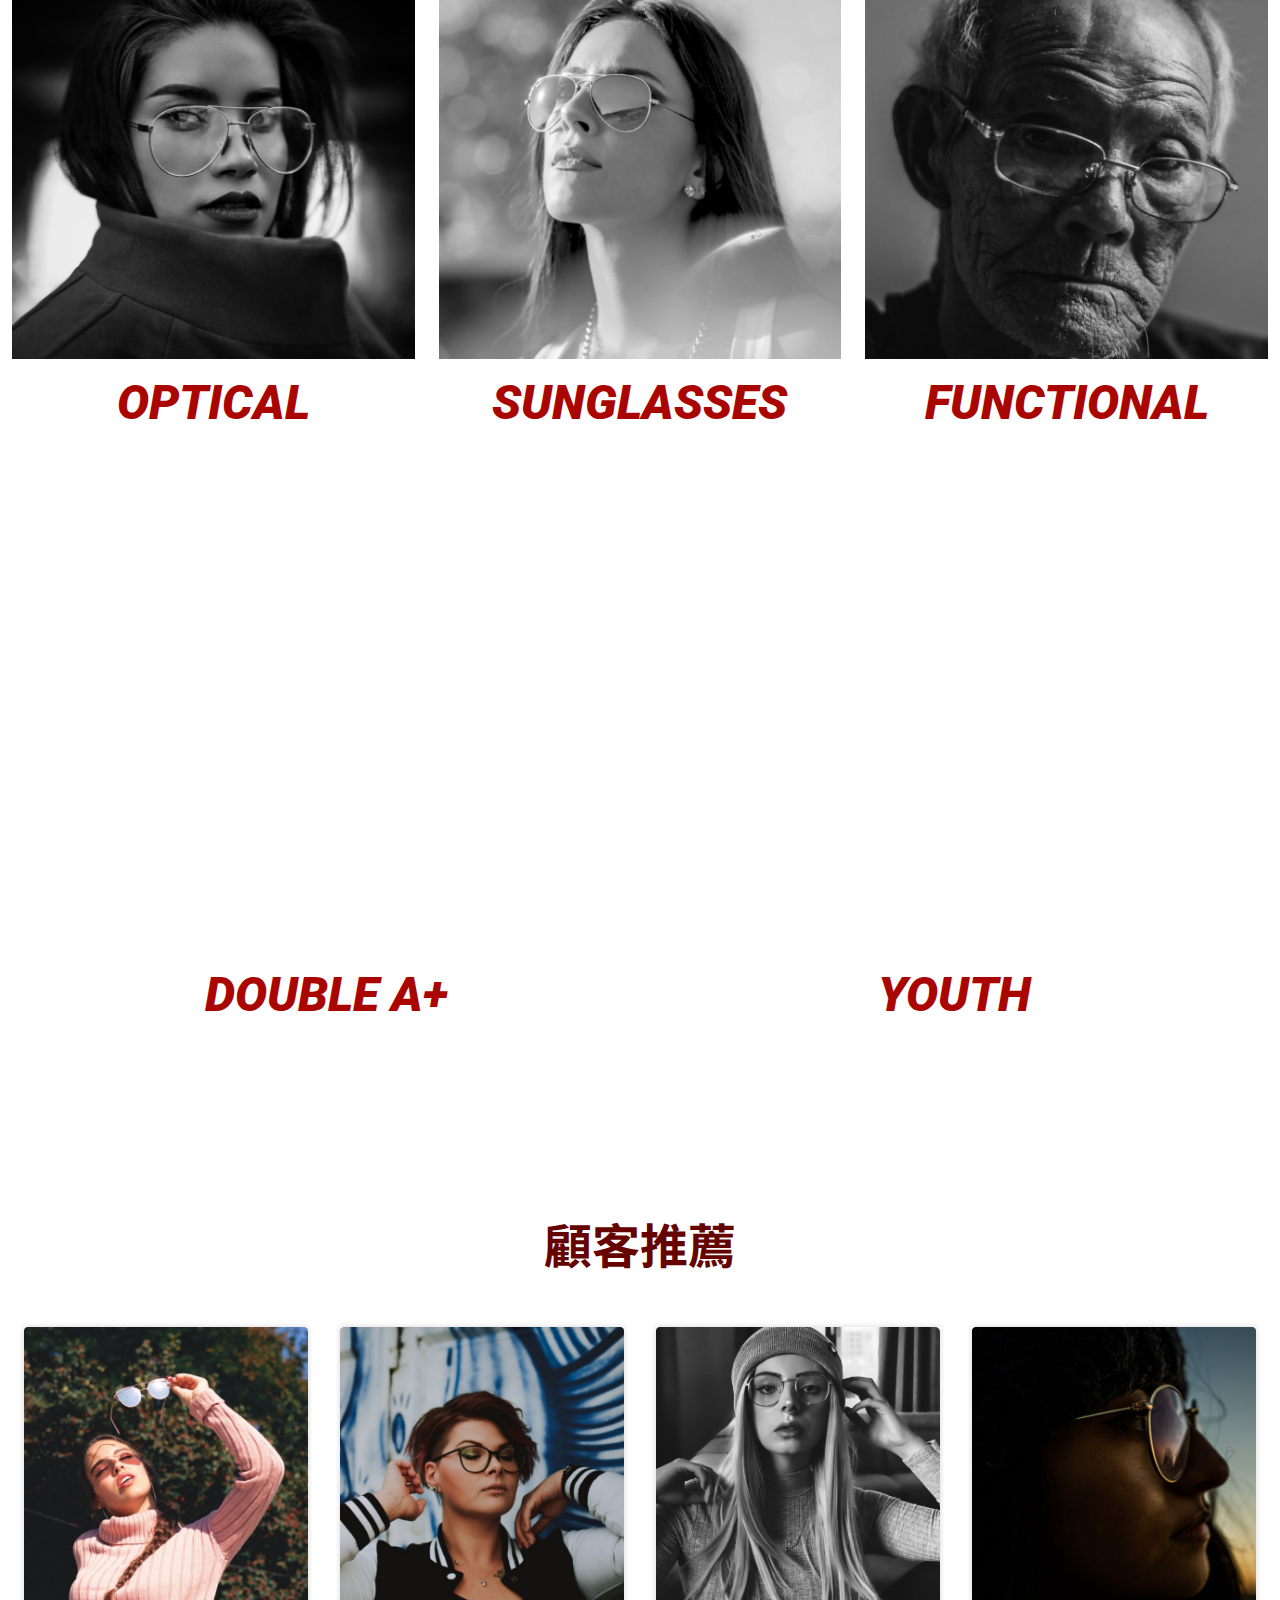
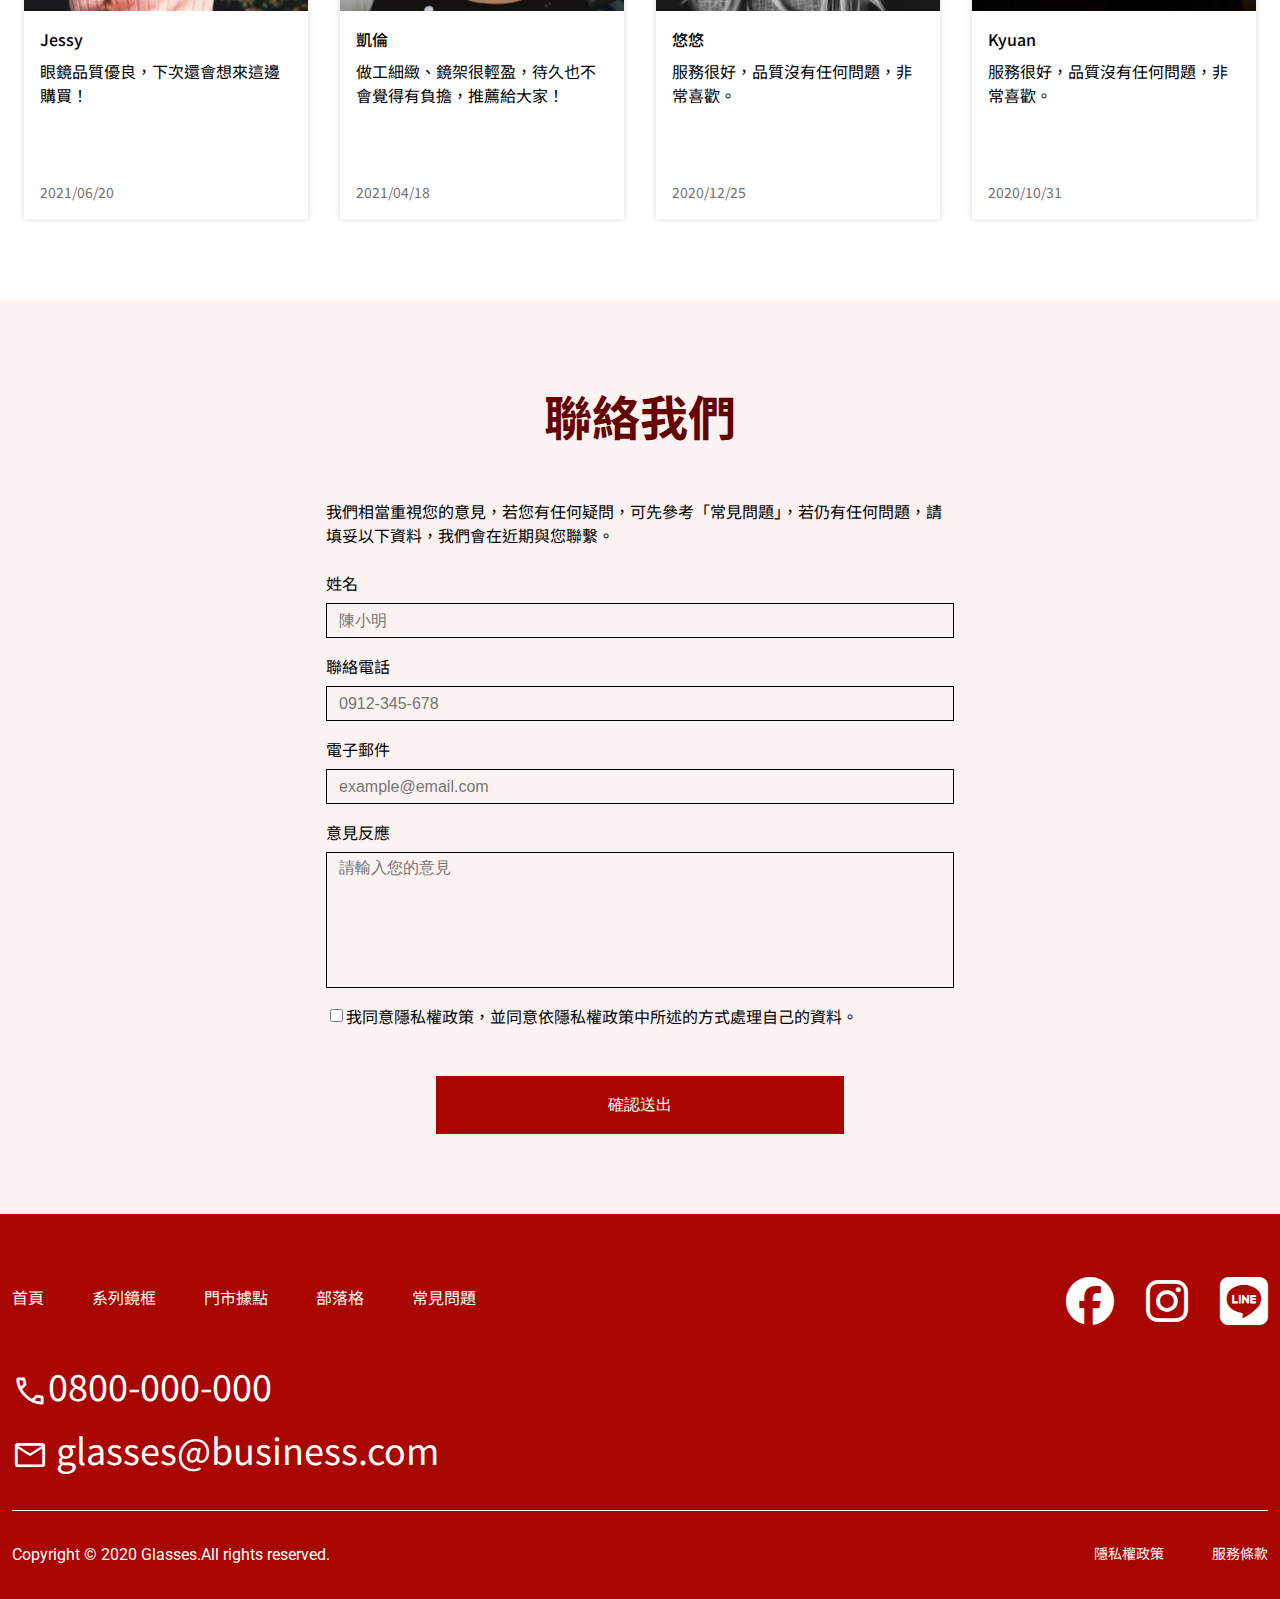
==== commit b78811a6: "修改助教回饋" ====
--- a/index.html
+++ b/index.html
@@ -28,7 +28,7 @@
                     <li class="nav-item"><a href="blog.html" class="nav-link font-xl">部落格</a></li>
                     <li class="nav-item"><a href="question.html" class="nav-link font-xl">常見問題</a></li>
                 </ul>
-                <a href="#" class="nav-menu"><i class="fa-solid fa-bars fa-2xl"></i></a>
+                <a href="#" class="nav-menu"><i class="fa-solid fa-bars fa-2xl "></i></a>
             </div>
         </nav>
     </header>
@@ -36,9 +36,9 @@
         <!-- banner -->
         <div class="banner d-flex flex-column justify-content-center font-sans">
             <div class="container text-primary w-100 text-end">
-                <h1 class="h1 font-sm-m fw-3 mb-1"><span class="h4 fw-1 font-sm-s d-block">Promise-Desert 2020
+                <h2 class="h1 font-sm-m fw-3 mb-1"><span class="h4 fw-1 font-sm-s d-block">Promise-Desert 2020
                         早春系列</span>看得清，才能看得遠
-                </h1>
+                </h2>
                 <a href="#" class="btn bg-secondary">立即購買</a>
             </div>
         </div>
@@ -46,18 +46,18 @@
         <section class="bg-success py-4 py-sm-1 font-sans">
             <div class="container">
                 <h2 class="h2 font-sm-m text-primary text-center fw-3 mb-4">用專業的心，做專業的事</h2>
-                <ul class="specialized d-flex flex-wrap">
-                    <li class="specialized-item mb-md-4">
+                <ul class="specialized d-flex flex-wrap gap-md-column-1">
+                    <li class="specialized-item">
                         <img class="specialized-img mx-auto mb-3" src="img/home-section2-1.png" alt="單一價格">
                         <h3 class="font-xxl text-primary text-center mb-2 fw-3">單一價格</h3>
                         <p>無論任何度數皆不需追加費用即可擁有適合自己的薄型球面鏡片。</p>
                     </li>
-                    <li class="specialized-item mb-md-4">
+                    <li class="specialized-item">
                         <img class="specialized-img mx-auto mb-3" src="img/home-section2-2.png" alt="20 分鐘即可取件">
-                        <h3 class="font-xxl text-primary text-center mb-2">20 分鐘即可取件</h3>
+                        <h3 class="font-xxl text-primary text-center mb-2 fw-3">20 分鐘即可取件</h3>
                         <p>為了您的寶貴時間著想，以豐富專業知識與技術將結帳到交件的時間縮減至最快 20 分鐘即可完成。</p>
                     </li>
-                    <li class="specialized-item mb-md-4">
+                    <li class="specialized-item">
                         <img class="specialized-img mx-auto mb-3" src="img/home-section2-3.png" alt="安心售後服務">
                         <h3 class="font-xxl text-primary text-center mb-2 fw-3">安心售後服務</h3>
                         <p>我們提供長達 120 天的保固售後服務，不限會員資格皆享有免費深層保養及專業維修服務。</p>
@@ -73,12 +73,12 @@
         <!-- 經典系列 -->
         <section class="container py-4 py-sm-1">
             <h2 class="h2 font-sm-m text-primary text-center fw-3 mb-7 mb-sm-4 font-sans">經典系列鏡框</h2>
-            <ul class="classic font-Roboto fw-4 d-flex flex-wrap">
-                <li class="classic-item mb-4">
+            <ul class="classic font-Roboto fw-4 d-flex flex-wrap gap-md-column-1">
+                <li class="classic-item">
                     <img class="mb-2" src="img/home-section3-1.png" alt="OPTICAL">
                     <h3 class="h2 text-secondary text-center font-italic fw-4">OPTICAL</h3>
                 </li>
-                <li class="classic-item mb-4">
+                <li class="classic-item">
                     <img class="mb-2" src="img/home-section3-2.png" alt="SUNGLASSES">
                     <h3 class="h2 text-secondary text-center font-italic fw-4">SUNGLASSES</h3>
                 </li>
@@ -92,8 +92,8 @@
         <section class="design py-4 py-sm-1">
             <div class="container">
                 <h2 class="h2 font-sm-m text-white text-center fw-3 mb-7 font-sans">聯名設計鏡框</h2>
-                <ul class="d-flex flex-md-column font-Roboto fw-4">
-                    <li class="w-100 mb-md-4">
+                <ul class="d-flex flex-md-column font-Roboto fw-4 gap-md-column-1">
+                    <li class="w-100">
                         <div class="design-banner"></div>
                         <h3 class="h2 bg-white text-secondary text-center font-italic fw-4">DOUBLE A+</h3>
                     </li>
@@ -108,8 +108,8 @@
         <section class="container py-4 py-sm-1 font-sans">
             <div class="container">
                 <h2 class="h2 text-center text-primary mb-7 fw-3">顧客推薦</h2>
-                <ul class="comment d-flex flex-wrap">
-                    <li class="comment-item shadow mb-md-4 mb-sm-3">
+                <ul class="comment d-flex flex-wrap gap-md-column-1 gap-sm-column-1">
+                    <li class="comment-item shadow">
                         <img src="img/home-section5-1.png" alt="Jessy">
                         <div class="p-1">
                             <div class="mb-9">
@@ -120,7 +120,7 @@
                         </div>
 
                     </li>
-                    <li class="comment-item shadow mb-md-4 mb-sm-3">
+                    <li class="comment-item shadow">
                         <img src="img/home-section5-2.png" alt="凱倫">
                         <div class="p-1">
                             <div class="mb-9">
@@ -132,7 +132,7 @@
                         </div>
 
                     </li>
-                    <li class="comment-item shadow mb-md-4 mb-sm-3">
+                    <li class="comment-item shadow">
                         <img src="img/home-section5-3.png" alt="悠悠">
                         <div class="p-1">
                             <div class="mb-9">
@@ -144,7 +144,7 @@
                         </div>
 
                     </li>
-                    <li class="comment-item shadow mb-md-4 mb-sm-3">
+                    <li class="comment-item shadow">
                         <img src="img/home-section5-4.png" alt="Kyuan">
                         <div class="p-1">
                             <div class="mb-9">
@@ -182,8 +182,8 @@
                         <textarea name="" id="text" cols="" rows="" class="form-control"
                             placeholder="請輸入您的意見"></textarea>
                     </div>
-                    <div class="mb-7 d-flex align-items-start">
-                        <input type="checkbox" name="" id="checkbox">
+                    <div class="mb-7 d-flex align-items-cneter">
+                        <input type="checkbox" name="" id="yes">
                         <label for="yes">我同意隱私權政策，並同意依隱私權政策中所述的方式處理自己的資料。</label>
                     </div>
                     <button type="button" class="btn bg-secondary w-65 py-2 mx-auto">確認送出</button>
@@ -198,7 +198,8 @@
 
     <footer class="bg-secondary pt-2 pb-1 pb-md-2 font-sans">
         <div class="container">
-            <div class="d-flex d-flex flex-column flex-sm-row-reverse justify-content-sm-between align-items-sm-start">
+            <div
+                class="d-flex d-flex flex-column flex-sm-row-reverse justify-content-sm-between align-items-sm-start mb-5 mb-sm-4">
                 <div class="d-flex justify-content-between align-items-cneter mb-4">
                     <ul class="d-flex d-sm-none">
                         <li>
@@ -253,7 +254,7 @@
                     </li>
                 </ul>
             </div>
-            <div class="footer-border"></div>
+            <div class="border-bottom border-white mb-5 mb-sm-3"></div>
             <div class="d-flex justify-content-between flex-sm-column">
                 <p class="text-white mb-sm-2 font-Roboto">Copyright © 2020 Glasses.All rights reserved.</p>
                 <ul class="d-flex flex-sm-column">
@@ -263,6 +264,8 @@
             </div>
         </div>
     </footer>
+    <script src="https://cdnjs.cloudflare.com/ajax/libs/jquery/3.6.0/jquery.min.js"></script>
+    <script src="js/all.js"></script>
 </body>
 
 </html>--- a/scss/all.css
+++ b/scss/all.css
@@ -703,6 +703,10 @@
   border-color: #707070;
 }
 
+.border-white {
+  border-color: #fff;
+}
+
 .white-space {
   white-space: nowrap;
 }
@@ -848,6 +852,53 @@
   }
 }
 
+.gap-column-1 {
+  gap: 48px 0px;
+}
+
+.gap-column-2 {
+  gap: 60px 0px;
+}
+
+.gap-column-3 {
+  gap: 80px 0px;
+}
+
+@media (max-width: 992px) {
+  .gap-md-column-1 {
+    gap: 24px 0px;
+  }
+  .gap-md-column-2 {
+    gap: 40px 0px;
+  }
+}
+
+@media (max-width: 768px) {
+  .gap-sm-column-1 {
+    gap: 16px 0px;
+  }
+  .gap-sm-column-2 {
+    gap: 24px 0px;
+  }
+}
+
+/*
+pc
+80
+48
+60
+
+md
+24
+40
+
+sm
+16
+24
+
+
+
+*/
 .list {
   margin-right: -12px;
   margin-left: -12px;
@@ -917,6 +968,8 @@
   display: -webkit-box;
   display: -ms-flexbox;
   display: flex;
+  -ms-flex-wrap: wrap;
+      flex-wrap: wrap;
   -webkit-box-pack: justify;
       -ms-flex-pack: justify;
           justify-content: space-between;
@@ -968,7 +1021,7 @@
   transition: 0.5s ease-in-out;
 }
 
-.nav-menu:hover {
+.nav-menu.active {
   border-color: #fff;
   border-radius: 4px;
   -webkit-transform: rotate(360deg);
@@ -977,28 +1030,43 @@
 
 @media (max-width: 768px) {
   .nav-list {
-    display: none;
+    -ms-flex-wrap: wrap;
+        flex-wrap: wrap;
+    -webkit-box-ordinal-group: 2;
+        -ms-flex-order: 1;
+            order: 1;
+    width: 100%;
+    position: absolute;
+    top: 74px;
+    right: 0;
+    left: 0;
+    max-height: 0px;
+    -webkit-transition: all 0.8s;
+    transition: all 0.8s;
+    overflow: hidden;
+  }
+  .nav-list.active {
+    max-height: 216px;
+  }
+  .nav-item {
+    width: 100%;
+    margin: 0;
+  }
+  .nav-link {
+    background: #AA0601;
+    border: none;
+  }
+  .nav-link:hover {
+    border: none;
+    background: #650300;
   }
   .nav-menu {
     display: block;
   }
 }
 
-.footer-border {
-  border-bottom: 1px solid #fff;
-  margin-top: 32px;
-  margin-bottom: 32px;
-}
-
-@media (max-width: 768px) {
-  .footer-border {
-    margin-top: 24px;
-    margin-bottom: 16px;
-  }
-}
-
 .banner {
-  background: url(../../img/home-header.png) no-repeat;
+  background: url(https://github.com/hexschool/2022-web-layout-training/blob/main/week3-4/home-header.png?raw=true) no-repeat;
   height: 787px;
   background-size: cover;
   background-position: center;
@@ -1006,7 +1074,7 @@
 
 @media (max-width: 768px) {
   .banner {
-    background: url(../../img/home-header-sm.png) no-repeat;
+    background: url(https://github.com/hexschool/2022-web-layout-training/blob/main/week3-4/home-header-sm.png?raw=true) no-repeat;
     background-size: cover;
     background-position: center;
     height: 369px;
@@ -1073,21 +1141,21 @@
 }
 
 .design {
-  background: url(../../img/index-bg.png) no-repeat;
+  background: url(https://github.com/hexschool/2022-web-layout-training/blob/main/week3-4/index-bg.png?raw=true) no-repeat;
   background-size: cover;
   background-position: center;
   height: 608px;
 }
 
 .design-banner {
-  background: url(../../img/home-section4-1.png) no-repeat;
+  background: url(https://github.com/hexschool/2022-web-layout-training/blob/main/week3-4/home-section4-1.png?raw=true) no-repeat;
   background-size: cover;
   background-position: center;
   height: 240px;
 }
 
 .design-hero {
-  background: url(../../img/home-section4-2.png);
+  background: url(https://github.com/hexschool/2022-web-layout-training/blob/main/week3-4/home-section4-2.png?raw=true);
   background-size: cover;
   background-position: center;
   height: 240px;
@@ -1095,7 +1163,7 @@
 
 @media (max-width: 992px) {
   .design {
-    background: url(../../img/index-bg-md.png) no-repeat;
+    background: url(https://github.com/hexschool/2022-web-layout-training/blob/main/week3-4/index-bg-md.png?raw=true) no-repeat;
     background-size: cover;
     background-position: center;
     height: 960px;
@@ -1104,18 +1172,18 @@
 
 @media (max-width: 768px) {
   .design {
-    background: url(../../img/index-bg-sm.png) no-repeat;
+    background: url(https://github.com/hexschool/2022-web-layout-training/blob/main/week3-4/index-bg-sm.png?raw=true) no-repeat;
     background-size: cover;
     background-position: center;
     height: 820px;
   }
   .design-banner {
-    background: url(../../img/home-section4-1-sm.png) no-repeat;
+    background: url(https://github.com/hexschool/2022-web-layout-training/blob/main/week3-4/home-section4-1-sm.png?raw=true) no-repeat;
     background-size: cover;
     background-position: center;
   }
   .design-hero {
-    background: url(../../img/home-section4-2-sm.png) no-repeat;
+    background: url(https://github.com/hexschool/2022-web-layout-training/blob/main/week3-4/home-section4-2-sm.png?raw=true) no-repeat;
     background-size: cover;
     background-position: center;
   }
@@ -1143,22 +1211,22 @@
   }
 }
 
-.optical-banner {
-  background: url(../../img/product-header-1.png) no-repeat, url(../../img/product-header-2.png) no-repeat;
+.product-banner {
+  background: url(https://github.com/hexschool/2022-web-layout-training/blob/main/week3-4/product-header-1.png?raw=true) no-repeat, url(https://github.com/hexschool/2022-web-layout-training/blob/main/week3-4/product-header-2.png?raw=true) no-repeat;
   height: 296px;
   background-size: 50% 100%, 50% 100%;
   background-position: left top, right top;
 }
 
-.optical-hero {
-  background: url(../../img/product-header-3.png) no-repeat, url(../../img/product-header-4.png) no-repeat;
+.product-hero {
+  background: url(https://github.com/hexschool/2022-web-layout-training/blob/main/week3-4/product-header-3.png?raw=true) no-repeat, url(https://github.com/hexschool/2022-web-layout-training/blob/main/week3-4/product-header-4.png?raw=true) no-repeat;
   height: 296px;
   background-size: 50% 100%, 50% 100%;
   background-position: left top, right top;
 }
 
 @media (max-width: 768px) {
-  .optical-banner, .optical-hero {
+  .product-banner, .product-hero {
     height: 136px;
   }
 }
@@ -1215,10 +1283,16 @@
   .product-itemEven {
     max-width: 50%;
   }
+  .product-itemOdd {
+    max-width: 50%;
+  }
 }
 
 @media (max-width: 768px) {
   .product-itemEven {
+    max-width: 100%;
+  }
+  .product-itemOdd {
     max-width: 100%;
   }
 }
